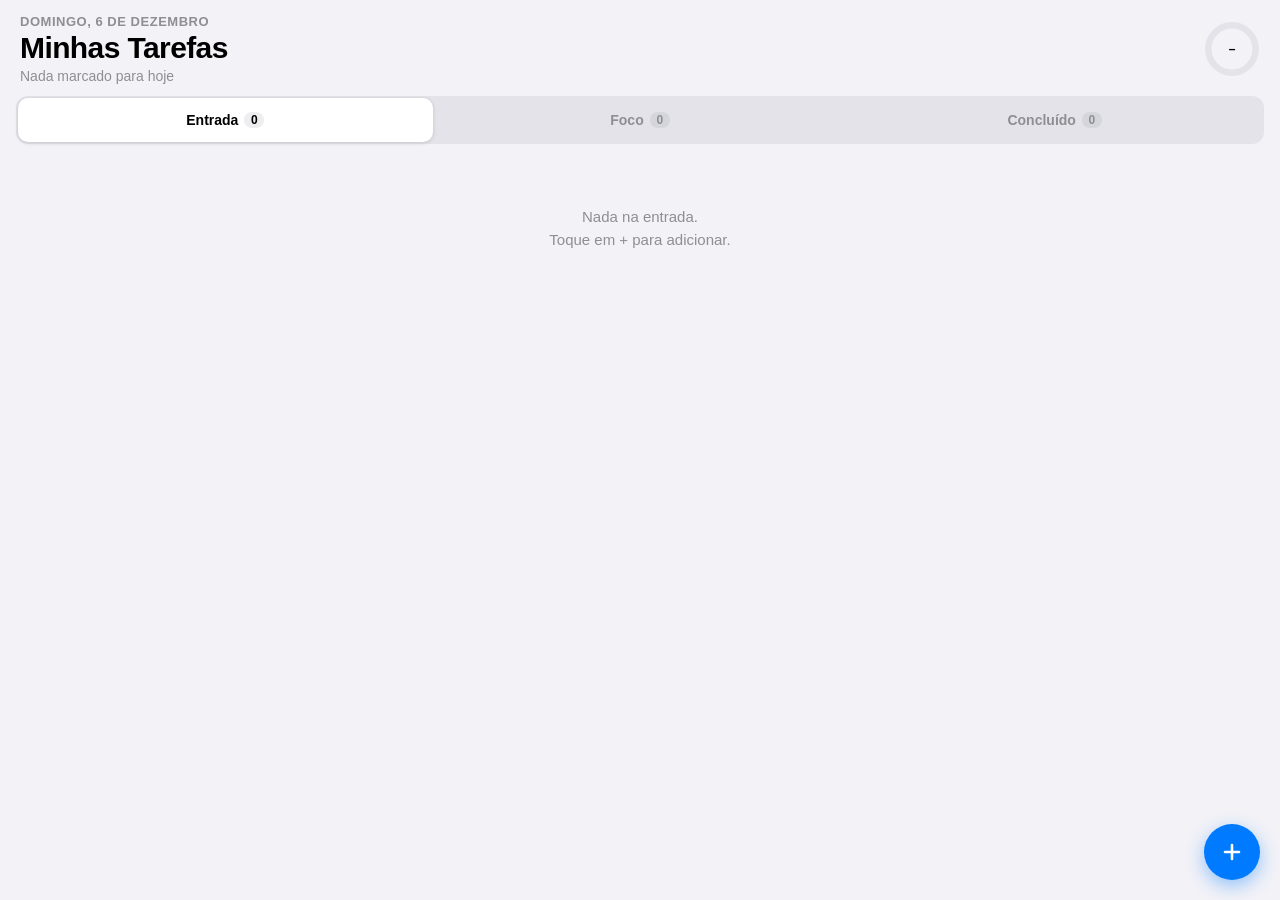
==== index.html @ b3eea0a0 "V1.0.01" ====
<!DOCTYPE html>
<html lang="pt-BR">
<head>
  <meta charset="UTF-8">
  <!-- Viewport: bloqueia zoom acidental (duplo toque / pinça) e usa a tela inteira (notch) -->
  <meta name="viewport" content="width=device-width, initial-scale=1, maximum-scale=1, user-scalable=no, viewport-fit=cover">

  <!-- PWA / Safari iOS: abre em tela cheia quando adicionado à Tela de Início -->
  <meta name="apple-mobile-web-app-capable" content="yes">
  <meta name="mobile-web-app-capable" content="yes">
  <meta name="apple-mobile-web-app-status-bar-style" content="black-translucent">
  <meta name="apple-mobile-web-app-title" content="Tarefas">
  <meta name="format-detection" content="telephone=no">
  <meta name="color-scheme" content="light dark">
  <meta name="theme-color" content="#f2f2f7" media="(prefers-color-scheme: light)">
  <meta name="theme-color" content="#1c1c1e" media="(prefers-color-scheme: dark)">

  <link rel="manifest" href="manifest.json">
  <link rel="icon" href="icon.svg" type="image/svg+xml">
  <!-- O iOS exige PNG para o ícone da Tela de Início. Gere um 180x180 e descomente: -->
  <!-- <link rel="apple-touch-icon" href="icon-180.png"> -->

  <title>Minhas Tarefas</title>
  <link rel="stylesheet" href="style.css">
</head>
<body>

  <!-- ===== Cabeçalho analítico: data dinâmica + anel de progresso ===== -->
  <header class="app-header">
    <div class="header-text">
      <p class="eyebrow" id="data-hoje">&nbsp;</p>
      <h1>Minhas Tarefas</h1>
      <p class="resumo" id="resumo">&nbsp;</p>
    </div>

    <div class="ring" id="ring" role="img" aria-label="Progresso do dia">
      <svg viewBox="0 0 52 52" aria-hidden="true">
        <circle class="ring-track" cx="26" cy="26" r="22"></circle>
        <circle class="ring-bar" id="ring-bar" cx="26" cy="26" r="22"></circle>
      </svg>
      <span class="ring-label" id="ring-label">0%</span>
    </div>
  </header>

  <!-- ===== Abas em pílula (Slide-to-Tabs) ===== -->
  <nav class="tabs" id="tabs" role="tablist" aria-label="Colunas">
    <span class="tab-indicator" id="tab-indicator"></span>
    <button class="tab active" role="tab" data-tab="0" aria-selected="true">Entrada <span class="count" id="count-entrada">0</span></button>
    <button class="tab" role="tab" data-tab="1" aria-selected="false">Foco <span class="count" id="count-foco">0</span></button>
    <button class="tab" role="tab" data-tab="2" aria-selected="false">Concluído <span class="count" id="count-concluido">0</span></button>
  </nav>

  <!-- ===== Área deslizante: 3 painéis lado a lado ===== -->
  <main class="viewport" id="viewport">
    <div class="slider" id="slider">

      <section class="panel" id="panel-entrada" role="tabpanel">
        <div class="list" id="list-entrada"></div>
        <p class="empty" id="empty-entrada">Nada na entrada.<br>Toque em + para adicionar.</p>
      </section>

      <section class="panel" id="panel-foco" role="tabpanel">
        <div class="list" id="list-foco"></div>
        <p class="empty" id="empty-foco">Sem tarefas em foco.<br>Mova algo da Entrada para cá.</p>
      </section>

      <section class="panel" id="panel-concluido" role="tabpanel">
        <div class="toolbar" id="toolbar-concluido">
          <button class="clear-btn" id="btn-limpar" type="button">Limpar tudo</button>
        </div>
        <div class="list" id="list-concluido"></div>
        <p class="empty" id="empty-concluido">Nenhuma tarefa concluída ainda.</p>
      </section>

    </div>
  </main>

  <!-- Botão flutuante de nova tarefa -->
  <button class="fab" id="fab" type="button" aria-label="Nova tarefa">
    <svg width="24" height="24" viewBox="0 0 24 24" aria-hidden="true"><path d="M12 5v14M5 12h14" stroke="#fff" stroke-width="2.6" stroke-linecap="round"/></svg>
  </button>

  <!-- ===== Folha modal (criar / editar) ===== -->
  <div class="overlay" id="overlay" aria-hidden="true">
    <form class="sheet" id="form-tarefa" novalidate>
      <div class="sheet-bar">
        <button type="button" class="link" id="btn-cancelar">Cancelar</button>
        <h2 id="sheet-titulo">Nova tarefa</h2>
        <button type="submit" class="link strong">Salvar</button>
      </div>

      <label class="field">
        <span>Título</span>
        <input type="text" id="f-titulo" maxlength="120" placeholder="O que precisa ser feito?" autocomplete="off" enterkeyhint="done">
      </label>

      <div class="field-row">
        <label class="field">
          <span>Categoria</span>
          <select id="f-categoria"></select>
        </label>
        <label class="field">
          <span>Coluna</span>
          <select id="f-status">
            <option value="entrada">Entrada</option>
            <option value="foco">Foco</option>
          </select>
        </label>
      </div>

      <label class="field">
        <span>Prazo</span>
        <input type="date" id="f-prazo">
      </label>

      <label class="field">
        <span>Subtarefas (uma por linha)</span>
        <textarea id="f-subs" rows="4" placeholder="Passo 1&#10;Passo 2"></textarea>
      </label>
    </form>
  </div>

  <script src="script.js"></script>
</body>
</html>
---- style.css ----
/* =====================================================
   GERENCIADOR DE TAREFAS — estilo iOS (Safari mobile)
   ===================================================== */

/* ---------- Variáveis (Modo Claro padrão) ---------- */
:root {
  --bg: #f2f2f7;
  --card: #ffffff;
  --text: #000000;
  --text-2: #8e8e93;
  --sep: rgba(60, 60, 67, 0.14);
  --pill-bg: rgba(118, 118, 128, 0.12);
  --pill-active: #ffffff;
  --field-bg: rgba(118, 118, 128, 0.1);
  --blue: #007aff;
  --green: #34c759;
  --red: #ff3b30;
  --orange: #ff9500;
  --gray: #8e8e93;
  --check-border: #c7c7cc;
  --shadow: 0 1px 2px rgba(0, 0, 0, 0.05), 0 6px 16px rgba(0, 0, 0, 0.05);
  --sheet-bg: #f2f2f7;
}

/* ---------- Modo Escuro automático ---------- */
@media (prefers-color-scheme: dark) {
  :root {
    --bg: #1c1c1e;
    --card: #2c2c2e;
    --text: #ffffff;
    --text-2: #98989f;
    --sep: rgba(84, 84, 88, 0.55);
    --pill-bg: rgba(118, 118, 128, 0.24);
    --pill-active: #636366;
    --field-bg: rgba(118, 118, 128, 0.24);
    --check-border: #636366;
    --shadow: 0 1px 2px rgba(0, 0, 0, 0.3), 0 6px 16px rgba(0, 0, 0, 0.25);
    --sheet-bg: #1c1c1e;
  }
}

/* ---------- Reset / base ---------- */
* {
  box-sizing: border-box;
  -webkit-tap-highlight-color: transparent;
}

[hidden] { display: none !important; }

html {
  height: 100%;
  overscroll-behavior-y: contain;       /* sem efeito elástico na página inteira */
  -webkit-text-size-adjust: 100%;
}

body {
  margin: 0;
  height: 100%;
  height: 100dvh;
  display: flex;
  flex-direction: column;
  overflow: hidden;
  background: var(--bg);
  color: var(--text);
  font-family: -apple-system, BlinkMacSystemFont, "SF Pro Text", "Helvetica Neue", Arial, sans-serif;
  font-size: 16px;
  -webkit-font-smoothing: antialiased;
  overscroll-behavior-y: contain;
  touch-action: pan-y;                  /* remove atraso de toque; só rolagem vertical */
  padding-top: env(safe-area-inset-top);
  user-select: none;
  -webkit-user-select: none;
  -webkit-touch-callout: none;
}

button {
  font: inherit;
  color: inherit;
  background: none;
  border: 0;
  padding: 0;
  cursor: pointer;
  touch-action: manipulation;
  -webkit-appearance: none;
  appearance: none;
}

/* font-size 16px nos campos evita o zoom automático do Safari ao focar */
input, select, textarea {
  font: inherit;
  font-size: 16px;
  color: var(--text);
  user-select: text;
  -webkit-user-select: text;
  -webkit-appearance: none;
  appearance: none;
}

/* ---------- Cabeçalho ---------- */
.app-header {
  flex: none;
  display: flex;
  align-items: center;
  justify-content: space-between;
  gap: 12px;
  padding: 14px 20px 12px;
}

.eyebrow {
  margin: 0;
  font-size: 13px;
  font-weight: 600;
  color: var(--text-2);
  text-transform: uppercase;
  letter-spacing: 0.04em;
}

.app-header h1 {
  margin: 2px 0 0;
  font-size: 30px;
  font-weight: 800;
  letter-spacing: -0.02em;
  line-height: 1.1;
}

.resumo {
  margin: 4px 0 0;
  font-size: 14px;
  color: var(--text-2);
}

/* Anel de progresso (estilo Apple Watch) */
.ring {
  position: relative;
  flex: none;
  width: 56px;
  height: 56px;
}

.ring svg {
  width: 100%;
  height: 100%;
  transform: rotate(-90deg);
}

.ring circle {
  fill: none;
  stroke-width: 6;
}

.ring-track { stroke: var(--pill-bg); }

.ring-bar {
  stroke: var(--green);
  stroke-linecap: round;
  stroke-dasharray: 138.23;             /* 2 * PI * 22 */
  stroke-dashoffset: 138.23;
  transition: stroke-dashoffset 0.6s cubic-bezier(0.25, 0.8, 0.25, 1);
}

.ring-label {
  position: absolute;
  inset: 0;
  display: grid;
  place-items: center;
  font-size: 12px;
  font-weight: 700;
}

/* ---------- Abas em pílula ---------- */
.tabs {
  flex: none;
  position: relative;
  display: grid;
  grid-template-columns: repeat(3, 1fr);
  margin: 0 16px 12px;
  padding: 2px;
  background: var(--pill-bg);
  border-radius: 12px;
}

.tab-indicator {
  position: absolute;
  top: 2px;
  bottom: 2px;
  left: 2px;
  width: calc((100% - 4px) / 3);
  background: var(--pill-active);
  border-radius: 10px;
  box-shadow: 0 1px 4px rgba(0, 0, 0, 0.14);
  transition: transform 0.35s cubic-bezier(0.25, 0.8, 0.25, 1);
}

.tab {
  position: relative;
  z-index: 1;
  min-height: 44px;                     /* alvo de toque mínimo */
  display: flex;
  align-items: center;
  justify-content: center;
  gap: 6px;
  font-size: 14px;
  font-weight: 600;
  color: var(--text-2);
  transition: color 0.2s;
}

.tab.active { color: var(--text); }

.count {
  min-width: 20px;
  padding: 1px 6px;
  border-radius: 999px;
  background: var(--pill-bg);
  font-size: 12px;
  font-weight: 700;
  text-align: center;
}

/* ---------- Slider ---------- */
.viewport {
  flex: 1;
  min-height: 0;
  overflow: hidden;
  touch-action: pan-y;
}

.slider {
  display: flex;
  width: 300%;
  height: 100%;
  transition: transform 0.35s cubic-bezier(0.25, 0.8, 0.25, 1);
  will-change: transform;
}

.panel {
  width: 33.3333%;
  height: 100%;
  overflow-y: auto;
  overscroll-behavior-y: contain;
  -webkit-overflow-scrolling: touch;
  padding: 2px 16px calc(110px + env(safe-area-inset-bottom));
}

.empty {
  margin: 48px 0 0;
  text-align: center;
  color: var(--text-2);
  font-size: 15px;
  line-height: 1.5;
}

.toolbar {
  display: flex;
  justify-content: flex-end;
  margin-bottom: 4px;
}

.clear-btn {
  min-height: 44px;
  padding: 0 4px;
  font-size: 15px;
  font-weight: 500;
  color: var(--red);
}

/* ---------- Cards (widgets) ---------- */
.card {
  background: var(--card);
  border-radius: 18px;
  border: 0.5px solid var(--sep);
  box-shadow: var(--shadow);
  margin-bottom: 10px;
  transition: opacity 0.3s ease, transform 0.3s ease;
}

.card.fade-out {
  opacity: 0;
  transform: scale(0.94);
}

.card-main {
  display: flex;
  align-items: center;
  gap: 2px;
  min-height: 60px;
  padding: 6px 12px 6px 4px;
  cursor: pointer;
  touch-action: manipulation;
}

.check {
  flex: none;
  width: 44px;
  height: 44px;
  display: grid;
  place-items: center;
}

.check-circle {
  width: 24px;
  height: 24px;
  border-radius: 50%;
  border: 2px solid var(--check-border);
  display: grid;
  place-items: center;
  transition: background 0.2s, border-color 0.2s;
}

.check-circle svg { opacity: 0; transition: opacity 0.2s; }

.card.done .check-circle,
.sub.feito .check-circle {
  background: var(--green);
  border-color: var(--green);
}

.card.done .check-circle svg,
.sub.feito .check-circle svg { opacity: 1; }

.card-body {
  flex: 1;
  min-width: 0;
  padding: 8px 0;
}

.card-title {
  font-size: 16px;
  font-weight: 600;
  line-height: 1.25;
  overflow-wrap: anywhere;
}

.card.done .card-title {
  text-decoration: line-through;
  color: var(--text-2);
}

.card-meta {
  display: flex;
  flex-wrap: wrap;
  align-items: center;
  gap: 6px;
  margin-top: 7px;
}

.tag, .badge, .subcount {
  font-size: 12px;
  font-weight: 600;
  padding: 3px 9px;
  border-radius: 999px;
  line-height: 1.2;
}

/* Tags de categoria */
.tag {
  background: rgba(var(--c), 0.14);
  color: rgb(var(--c));
}
.tag[data-cat="trabalho"] { --c: 0, 122, 255; }
.tag[data-cat="pessoal"]  { --c: 52, 199, 89; }
.tag[data-cat="estudos"]  { --c: 175, 82, 222; }
.tag[data-cat="saude"]    { --c: 255, 45, 85; }
.tag[data-cat="financas"] { --c: 204, 140, 0; }

/* Alertas de prazo */
.badge.red    { background: rgba(255, 59, 48, 0.14);  color: var(--red); }
.badge.orange { background: rgba(255, 149, 0, 0.16);  color: var(--orange); }
.badge.gray   { background: rgba(142, 142, 147, 0.16); color: var(--gray); }

.subcount {
  background: var(--pill-bg);
  color: var(--text-2);
}

.chev {
  flex: none;
  color: var(--text-2);
  transition: transform 0.25s ease;
}
.card.open .chev { transform: rotate(90deg); }

/* ---------- Accordion (subtarefas) ---------- */
.card-extra {
  display: grid;
  grid-template-rows: 0fr;
  transition: grid-template-rows 0.3s ease;
}
.card.open .card-extra { grid-template-rows: 1fr; }

.card-extra-inner {
  overflow: hidden;
  min-height: 0;
}

.extra-pad {
  margin: 0 14px;
  padding: 4px 0 10px;
  border-top: 0.5px solid var(--sep);
}

.sub {
  display: flex;
  align-items: center;
  min-height: 44px;
  transition: opacity 0.2s;
}

.sub .check-circle { width: 20px; height: 20px; }

.sub-text {
  flex: 1;
  min-width: 0;
  font-size: 15px;
  overflow-wrap: anywhere;
}

.sub.feito { opacity: 0.5; }
.sub.feito .sub-text { text-decoration: line-through; }

.sub-del {
  flex: none;
  width: 44px;
  height: 44px;
  display: grid;
  place-items: center;
  color: var(--text-2);
}

.sub-add {
  display: flex;
  align-items: center;
  margin: 2px 0 6px;
}

.sub-add input {
  flex: 1;
  min-width: 0;
  min-height: 44px;
  padding: 0 12px;
  border: 0;
  border-radius: 12px;
  background: var(--field-bg);
}

.actions {
  display: flex;
  gap: 8px;
  margin-top: 4px;
}

.act {
  flex: 1;
  min-height: 44px;
  padding: 0 8px;
  border-radius: 12px;
  background: var(--field-bg);
  font-size: 14px;
  font-weight: 600;
  color: var(--blue);
}
.act.danger { color: var(--red); }

/* ---------- Botão flutuante ---------- */
.fab {
  position: fixed;
  right: 20px;
  bottom: calc(20px + env(safe-area-inset-bottom));
  width: 56px;
  height: 56px;
  border-radius: 50%;
  background: var(--blue);
  display: grid;
  place-items: center;
  box-shadow: 0 6px 18px rgba(0, 122, 255, 0.4);
  transition: transform 0.15s;
  z-index: 5;
}
.fab:active { transform: scale(0.92); }

/* ---------- Folha modal ---------- */
.overlay {
  position: fixed;
  inset: 0;
  z-index: 10;
  display: flex;
  align-items: flex-end;
  background: rgba(0, 0, 0, 0.35);
  opacity: 0;
  visibility: hidden;
  transition: opacity 0.25s ease, visibility 0.25s;
  overscroll-behavior: contain;
}
.overlay.open {
  opacity: 1;
  visibility: visible;
}

.sheet {
  width: 100%;
  max-height: 92dvh;
  overflow-y: auto;
  overscroll-behavior: contain;
  background: var(--sheet-bg);
  border-radius: 22px 22px 0 0;
  padding: 6px 16px calc(20px + env(safe-area-inset-bottom));
  transform: translateY(100%);
  transition: transform 0.35s cubic-bezier(0.25, 0.8, 0.25, 1);
}
.overlay.open .sheet { transform: translateY(0); }

.sheet-bar {
  display: flex;
  align-items: center;
  justify-content: space-between;
  margin-bottom: 8px;
}
.sheet-bar h2 {
  margin: 0;
  font-size: 17px;
  font-weight: 700;
}

.link {
  min-width: 70px;
  min-height: 44px;
  font-size: 17px;
  color: var(--blue);
  text-align: left;
}
.link.strong { font-weight: 700; text-align: right; }

.field {
  display: block;
  margin-bottom: 14px;
  min-width: 0;
}
.field > span {
  display: block;
  margin: 0 4px 6px;
  font-size: 13px;
  font-weight: 600;
  color: var(--text-2);
}
.field input,
.field select,
.field textarea {
  width: 100%;
  min-height: 44px;
  padding: 10px 12px;
  border: 0;
  border-radius: 12px;
  background: var(--card);
}
.field textarea { resize: none; line-height: 1.4; }

.field-row {
  display: grid;
  grid-template-columns: 1fr 1fr;
  gap: 12px;
}

@media (prefers-reduced-motion: reduce) {
  *, *::before, *::after { transition-duration: 0.01ms !important; }
}
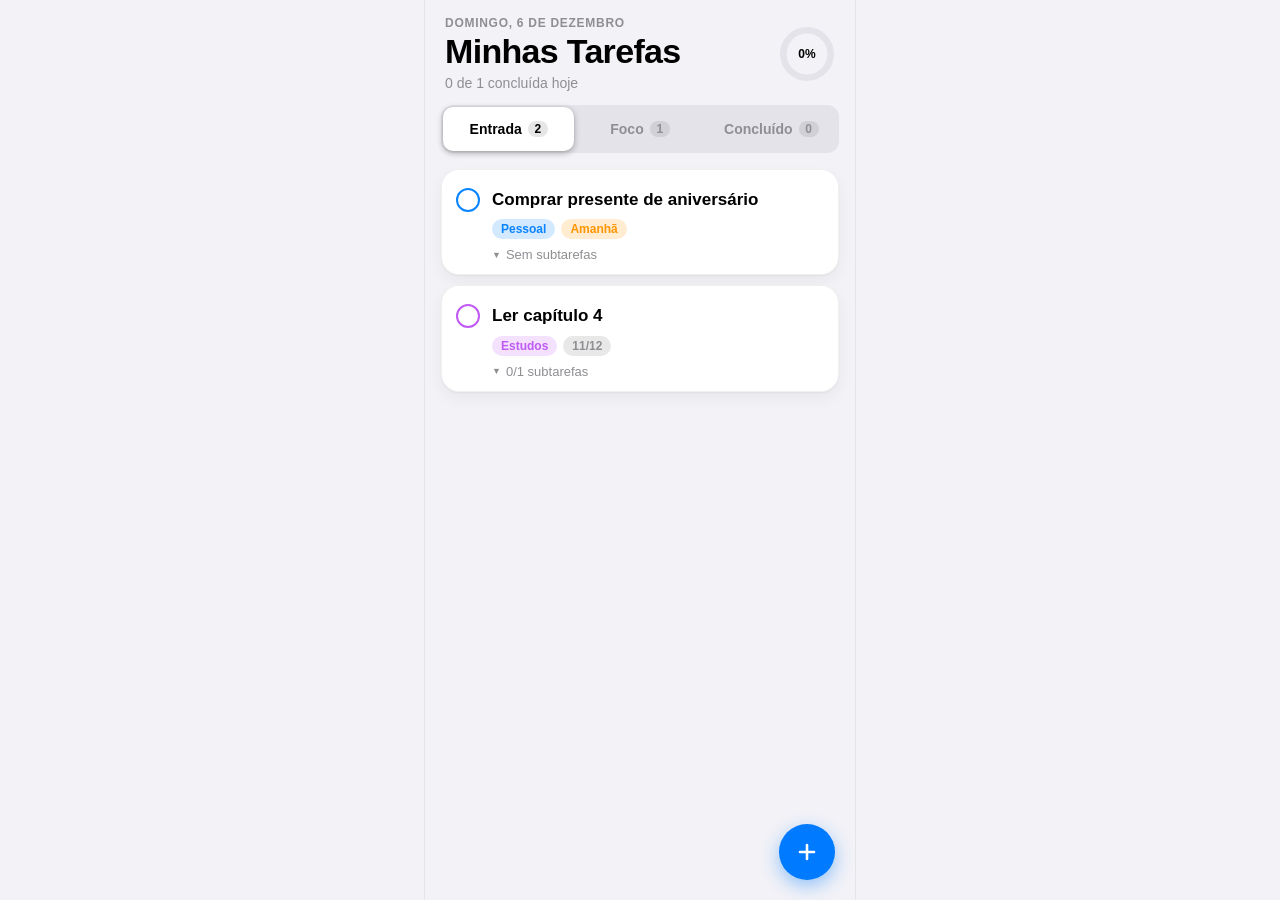
==== commit f454bf8d: "V1.02" ====
--- a/index.html
+++ b/index.html
@@ -2,18 +2,18 @@
 <html lang="pt-BR">
 <head>
   <meta charset="UTF-8">
-  <!-- Viewport: bloqueia zoom acidental (duplo toque / pinça) e usa a tela inteira (notch) -->
+  <!-- Viewport: bloqueia zoom acidental e usa a tela inteira (notch) -->
   <meta name="viewport" content="width=device-width, initial-scale=1, maximum-scale=1, user-scalable=no, viewport-fit=cover">
 
-  <!-- PWA / Safari iOS: abre em tela cheia quando adicionado à Tela de Início -->
+  <!-- PWA / Safari iOS -->
   <meta name="apple-mobile-web-app-capable" content="yes">
   <meta name="mobile-web-app-capable" content="yes">
   <meta name="apple-mobile-web-app-status-bar-style" content="black-translucent">
   <meta name="apple-mobile-web-app-title" content="Tarefas">
   <meta name="format-detection" content="telephone=no">
-  <meta name="color-scheme" content="light dark">
+  <meta name="color-scheme" content="dark light">
+  <meta name="theme-color" content="#1c1c1e" media="(prefers-color-scheme: dark)">
   <meta name="theme-color" content="#f2f2f7" media="(prefers-color-scheme: light)">
-  <meta name="theme-color" content="#1c1c1e" media="(prefers-color-scheme: dark)">
 
   <link rel="manifest" href="manifest.json">
   <link rel="icon" href="icon.svg" type="image/svg+xml">
@@ -25,100 +25,105 @@
 </head>
 <body>
 
-  <!-- ===== Cabeçalho analítico: data dinâmica + anel de progresso ===== -->
-  <header class="app-header">
-    <div class="header-text">
-      <p class="eyebrow" id="data-hoje">&nbsp;</p>
-      <h1>Minhas Tarefas</h1>
-      <p class="resumo" id="resumo">&nbsp;</p>
+  <!-- Container centralizado, travado em 430px (largura de um iPhone Pro Max) -->
+  <div class="app" id="app">
+
+    <!-- ===== Cabeçalho: data em caixa alta + título + anel de progresso ===== -->
+    <header class="app-header">
+      <div class="header-text">
+        <p class="eyebrow" id="data-hoje">&nbsp;</p>
+        <h1>Minhas Tarefas</h1>
+        <p class="resumo" id="resumo">&nbsp;</p>
+      </div>
+
+      <div class="ring" id="ring" role="img" aria-label="Progresso do dia">
+        <svg viewBox="0 0 52 52" aria-hidden="true">
+          <circle class="ring-track" cx="26" cy="26" r="22"></circle>
+          <circle class="ring-bar" id="ring-bar" cx="26" cy="26" r="22"></circle>
+        </svg>
+        <span class="ring-label" id="ring-label">–</span>
+      </div>
+    </header>
+
+    <!-- ===== Segmented Control (estilo iOS) ===== -->
+    <nav class="segmented" id="tabs" role="tablist" aria-label="Colunas">
+      <span class="seg-pill" id="tab-indicator"></span>
+      <button class="seg active" role="tab" data-tab="0" aria-selected="true">Entrada <span class="count" id="count-entrada">0</span></button>
+      <button class="seg" role="tab" data-tab="1" aria-selected="false">Foco <span class="count" id="count-foco">0</span></button>
+      <button class="seg" role="tab" data-tab="2" aria-selected="false">Concluído <span class="count" id="count-concluido">0</span></button>
+    </nav>
+
+    <!-- ===== Área deslizante: 3 painéis ===== -->
+    <main class="viewport" id="viewport">
+      <div class="slider" id="slider">
+
+        <section class="panel" role="tabpanel">
+          <div class="list" id="list-entrada"></div>
+          <p class="empty" id="empty-entrada">Nada na entrada.<br>Toque em + para adicionar.</p>
+        </section>
+
+        <section class="panel" role="tabpanel">
+          <div class="list" id="list-foco"></div>
+          <p class="empty" id="empty-foco">Sem tarefas em foco.<br>Mova algo da Entrada para cá.</p>
+        </section>
+
+        <section class="panel" role="tabpanel">
+          <div class="toolbar" id="toolbar-concluido">
+            <button class="clear-link" id="btn-limpar" type="button">Limpar tudo</button>
+          </div>
+          <div class="list" id="list-concluido"></div>
+          <p class="empty" id="empty-concluido">Nenhuma tarefa concluída ainda.</p>
+        </section>
+
+      </div>
+    </main>
+
+    <!-- Botão flutuante -->
+    <button class="fab" id="fab" type="button" aria-label="Nova tarefa">
+      <svg width="24" height="24" viewBox="0 0 24 24" aria-hidden="true"><path d="M12 5v14M5 12h14" stroke="#fff" stroke-width="2.6" stroke-linecap="round"/></svg>
+    </button>
+
+    <!-- ===== Folha modal (criar / editar) ===== -->
+    <div class="overlay" id="overlay" aria-hidden="true">
+      <form class="sheet" id="form-tarefa" novalidate>
+        <div class="sheet-bar">
+          <button type="button" class="link" id="btn-cancelar">Cancelar</button>
+          <h2 id="sheet-titulo">Nova tarefa</h2>
+          <button type="submit" class="link strong">Salvar</button>
+        </div>
+
+        <label class="field">
+          <span>Título</span>
+          <input type="text" id="f-titulo" maxlength="120" placeholder="O que precisa ser feito?" autocomplete="off" enterkeyhint="done">
+        </label>
+
+        <div class="field-row">
+          <label class="field">
+            <span>Categoria</span>
+            <select id="f-categoria"></select>
+          </label>
+          <label class="field">
+            <span>Coluna</span>
+            <select id="f-status">
+              <option value="entrada">Entrada</option>
+              <option value="foco">Foco</option>
+            </select>
+          </label>
+        </div>
+
+        <label class="field">
+          <span>Prazo</span>
+          <input type="date" id="f-prazo">
+        </label>
+
+        <label class="field">
+          <span>Subtarefas (uma por linha)</span>
+          <textarea id="f-subs" rows="4" placeholder="Passo 1&#10;Passo 2"></textarea>
+        </label>
+      </form>
     </div>
 
-    <div class="ring" id="ring" role="img" aria-label="Progresso do dia">
-      <svg viewBox="0 0 52 52" aria-hidden="true">
-        <circle class="ring-track" cx="26" cy="26" r="22"></circle>
-        <circle class="ring-bar" id="ring-bar" cx="26" cy="26" r="22"></circle>
-      </svg>
-      <span class="ring-label" id="ring-label">0%</span>
-    </div>
-  </header>
-
-  <!-- ===== Abas em pílula (Slide-to-Tabs) ===== -->
-  <nav class="tabs" id="tabs" role="tablist" aria-label="Colunas">
-    <span class="tab-indicator" id="tab-indicator"></span>
-    <button class="tab active" role="tab" data-tab="0" aria-selected="true">Entrada <span class="count" id="count-entrada">0</span></button>
-    <button class="tab" role="tab" data-tab="1" aria-selected="false">Foco <span class="count" id="count-foco">0</span></button>
-    <button class="tab" role="tab" data-tab="2" aria-selected="false">Concluído <span class="count" id="count-concluido">0</span></button>
-  </nav>
-
-  <!-- ===== Área deslizante: 3 painéis lado a lado ===== -->
-  <main class="viewport" id="viewport">
-    <div class="slider" id="slider">
-
-      <section class="panel" id="panel-entrada" role="tabpanel">
-        <div class="list" id="list-entrada"></div>
-        <p class="empty" id="empty-entrada">Nada na entrada.<br>Toque em + para adicionar.</p>
-      </section>
-
-      <section class="panel" id="panel-foco" role="tabpanel">
-        <div class="list" id="list-foco"></div>
-        <p class="empty" id="empty-foco">Sem tarefas em foco.<br>Mova algo da Entrada para cá.</p>
-      </section>
-
-      <section class="panel" id="panel-concluido" role="tabpanel">
-        <div class="toolbar" id="toolbar-concluido">
-          <button class="clear-btn" id="btn-limpar" type="button">Limpar tudo</button>
-        </div>
-        <div class="list" id="list-concluido"></div>
-        <p class="empty" id="empty-concluido">Nenhuma tarefa concluída ainda.</p>
-      </section>
-
-    </div>
-  </main>
-
-  <!-- Botão flutuante de nova tarefa -->
-  <button class="fab" id="fab" type="button" aria-label="Nova tarefa">
-    <svg width="24" height="24" viewBox="0 0 24 24" aria-hidden="true"><path d="M12 5v14M5 12h14" stroke="#fff" stroke-width="2.6" stroke-linecap="round"/></svg>
-  </button>
-
-  <!-- ===== Folha modal (criar / editar) ===== -->
-  <div class="overlay" id="overlay" aria-hidden="true">
-    <form class="sheet" id="form-tarefa" novalidate>
-      <div class="sheet-bar">
-        <button type="button" class="link" id="btn-cancelar">Cancelar</button>
-        <h2 id="sheet-titulo">Nova tarefa</h2>
-        <button type="submit" class="link strong">Salvar</button>
-      </div>
-
-      <label class="field">
-        <span>Título</span>
-        <input type="text" id="f-titulo" maxlength="120" placeholder="O que precisa ser feito?" autocomplete="off" enterkeyhint="done">
-      </label>
-
-      <div class="field-row">
-        <label class="field">
-          <span>Categoria</span>
-          <select id="f-categoria"></select>
-        </label>
-        <label class="field">
-          <span>Coluna</span>
-          <select id="f-status">
-            <option value="entrada">Entrada</option>
-            <option value="foco">Foco</option>
-          </select>
-        </label>
-      </div>
-
-      <label class="field">
-        <span>Prazo</span>
-        <input type="date" id="f-prazo">
-      </label>
-
-      <label class="field">
-        <span>Subtarefas (uma por linha)</span>
-        <textarea id="f-subs" rows="4" placeholder="Passo 1&#10;Passo 2"></textarea>
-      </label>
-    </form>
-  </div>
+  </div><!-- /.app -->
 
   <script src="script.js"></script>
 </body>
--- a/style.css
+++ b/style.css
@@ -1,41 +1,40 @@
 /* =====================================================
-   GERENCIADOR DE TAREFAS — estilo iOS (Safari mobile)
+   TAREFAS iOS — estilo premium (Dark Mode nativo)
    ===================================================== */
 
-/* ---------- Variáveis (Modo Claro padrão) ---------- */
+/* ---------- Variáveis: Dark Mode é o padrão ---------- */
 :root {
-  --bg: #f2f2f7;
-  --card: #ffffff;
-  --text: #000000;
+  --bg: #1c1c1e;
+  --card: #2c2c2e;
+  --text: #ffffff;
   --text-2: #8e8e93;
-  --sep: rgba(60, 60, 67, 0.14);
-  --pill-bg: rgba(118, 118, 128, 0.12);
-  --pill-active: #ffffff;
-  --field-bg: rgba(118, 118, 128, 0.1);
+  --sep: rgba(255, 255, 255, 0.08);
+  --card-border: rgba(255, 255, 255, 0.05);
+  --seg-bg: #2c2c2e;
+  --seg-pill: #636366;               /* pílula ativa flutuando sobre o fundo */
+  --field-bg: rgba(118, 118, 128, 0.24);
+  --sheet-bg: #1c1c1e;
   --blue: #007aff;
   --green: #34c759;
   --red: #ff3b30;
   --orange: #ff9500;
   --gray: #8e8e93;
-  --check-border: #c7c7cc;
-  --shadow: 0 1px 2px rgba(0, 0, 0, 0.05), 0 6px 16px rgba(0, 0, 0, 0.05);
-  --sheet-bg: #f2f2f7;
-}
-
-/* ---------- Modo Escuro automático ---------- */
-@media (prefers-color-scheme: dark) {
+  --shadow: 0 1px 2px rgba(0, 0, 0, 0.3), 0 8px 20px rgba(0, 0, 0, 0.22);
+}
+
+/* ---------- Modo Claro (só se o aparelho estiver em claro) ---------- */
+@media (prefers-color-scheme: light) {
   :root {
-    --bg: #1c1c1e;
-    --card: #2c2c2e;
-    --text: #ffffff;
-    --text-2: #98989f;
-    --sep: rgba(84, 84, 88, 0.55);
-    --pill-bg: rgba(118, 118, 128, 0.24);
-    --pill-active: #636366;
-    --field-bg: rgba(118, 118, 128, 0.24);
-    --check-border: #636366;
-    --shadow: 0 1px 2px rgba(0, 0, 0, 0.3), 0 6px 16px rgba(0, 0, 0, 0.25);
-    --sheet-bg: #1c1c1e;
+    --bg: #f2f2f7;
+    --card: #ffffff;
+    --text: #000000;
+    --sep: rgba(60, 60, 67, 0.14);
+    --card-border: rgba(0, 0, 0, 0.06);
+    --seg-bg: rgba(118, 118, 128, 0.12);
+    --seg-pill: #ffffff;
+    --field-bg: rgba(118, 118, 128, 0.12);
+    --sheet-bg: #f2f2f7;
+    --shadow: 0 1px 2px rgba(0, 0, 0, 0.05), 0 6px 16px rgba(0, 0, 0, 0.05);
   }
 }
 
@@ -49,25 +48,21 @@
 
 html {
   height: 100%;
-  overscroll-behavior-y: contain;       /* sem efeito elástico na página inteira */
+  overscroll-behavior-y: contain;       /* blinda o scroll elástico da página */
   -webkit-text-size-adjust: 100%;
 }
 
 body {
   margin: 0;
   height: 100%;
-  height: 100dvh;
-  display: flex;
-  flex-direction: column;
-  overflow: hidden;
   background: var(--bg);
   color: var(--text);
   font-family: -apple-system, BlinkMacSystemFont, "SF Pro Text", "Helvetica Neue", Arial, sans-serif;
   font-size: 16px;
   -webkit-font-smoothing: antialiased;
+  overflow: hidden;
   overscroll-behavior-y: contain;
-  touch-action: pan-y;                  /* remove atraso de toque; só rolagem vertical */
-  padding-top: env(safe-area-inset-top);
+  touch-action: pan-y;                  /* sem delay de clique; só rolagem vertical */
   user-select: none;
   -webkit-user-select: none;
   -webkit-touch-callout: none;
@@ -85,7 +80,7 @@
   appearance: none;
 }
 
-/* font-size 16px nos campos evita o zoom automático do Safari ao focar */
+/* 16px nos campos evita o zoom automático do Safari ao focar */
 input, select, textarea {
   font: inherit;
   font-size: 16px;
@@ -96,6 +91,25 @@
   appearance: none;
 }
 
+/* ---------- Container centralizado (máx. 430px) ---------- */
+.app {
+  position: relative;                   /* ancora o FAB e o modal dentro dos 430px */
+  display: flex;
+  flex-direction: column;
+  width: 100%;
+  max-width: 430px;
+  height: 100%;
+  height: 100dvh;
+  margin: 0 auto;
+  overflow: hidden;
+  background: var(--bg);
+  padding-top: env(safe-area-inset-top);
+}
+
+@media (min-width: 431px) {
+  .app { box-shadow: 0 0 0 0.5px var(--sep); }   /* contorno sutil no desktop */
+}
+
 /* ---------- Cabeçalho ---------- */
 .app-header {
   flex: none;
@@ -103,53 +117,42 @@
   align-items: center;
   justify-content: space-between;
   gap: 12px;
-  padding: 14px 20px 12px;
+  padding: 16px 20px 14px;
 }
 
 .eyebrow {
   margin: 0;
-  font-size: 13px;
+  font-size: 12px;
   font-weight: 600;
-  color: var(--text-2);
+  color: var(--text-2);                 /* #8e8e93 */
   text-transform: uppercase;
-  letter-spacing: 0.04em;
+  letter-spacing: 0.06em;
 }
 
 .app-header h1 {
-  margin: 2px 0 0;
-  font-size: 30px;
+  margin: 3px 0 0;
+  font-size: 34px;
   font-weight: 800;
   letter-spacing: -0.02em;
   line-height: 1.1;
 }
 
 .resumo {
-  margin: 4px 0 0;
+  margin: 5px 0 0;
   font-size: 14px;
   color: var(--text-2);
 }
 
-/* Anel de progresso (estilo Apple Watch) */
+/* Anel de progresso */
 .ring {
   position: relative;
   flex: none;
   width: 56px;
   height: 56px;
 }
-
-.ring svg {
-  width: 100%;
-  height: 100%;
-  transform: rotate(-90deg);
-}
-
-.ring circle {
-  fill: none;
-  stroke-width: 6;
-}
-
-.ring-track { stroke: var(--pill-bg); }
-
+.ring svg { width: 100%; height: 100%; transform: rotate(-90deg); }
+.ring circle { fill: none; stroke-width: 6; }
+.ring-track { stroke: var(--seg-bg); }
 .ring-bar {
   stroke: var(--green);
   stroke-linecap: round;
@@ -157,7 +160,6 @@
   stroke-dashoffset: 138.23;
   transition: stroke-dashoffset 0.6s cubic-bezier(0.25, 0.8, 0.25, 1);
 }
-
 .ring-label {
   position: absolute;
   inset: 0;
@@ -167,34 +169,34 @@
   font-weight: 700;
 }
 
-/* ---------- Abas em pílula ---------- */
-.tabs {
+/* ---------- Segmented Control ---------- */
+.segmented {
   flex: none;
   position: relative;
   display: grid;
   grid-template-columns: repeat(3, 1fr);
-  margin: 0 16px 12px;
-  padding: 2px;
-  background: var(--pill-bg);
+  margin: 0 16px 14px;
+  padding: 2px;                         /* margem interna sutil */
+  background: var(--seg-bg);
   border-radius: 12px;
 }
 
-.tab-indicator {
+.seg-pill {
   position: absolute;
   top: 2px;
   bottom: 2px;
   left: 2px;
   width: calc((100% - 4px) / 3);
-  background: var(--pill-active);
+  background: var(--seg-pill);
   border-radius: 10px;
-  box-shadow: 0 1px 4px rgba(0, 0, 0, 0.14);
+  box-shadow: 0 2px 6px rgba(0, 0, 0, 0.3), 0 0 0 0.5px rgba(0, 0, 0, 0.04);
   transition: transform 0.35s cubic-bezier(0.25, 0.8, 0.25, 1);
 }
 
-.tab {
+.seg {
   position: relative;
   z-index: 1;
-  min-height: 44px;                     /* alvo de toque mínimo */
+  min-height: 44px;                     /* hit target */
   display: flex;
   align-items: center;
   justify-content: center;
@@ -202,16 +204,15 @@
   font-size: 14px;
   font-weight: 600;
   color: var(--text-2);
-  transition: color 0.2s;
-}
-
-.tab.active { color: var(--text); }
+  transition: color 0.25s;
+}
+.seg.active { color: var(--text); }
 
 .count {
   min-width: 20px;
   padding: 1px 6px;
   border-radius: 999px;
-  background: var(--pill-bg);
+  background: rgba(142, 142, 147, 0.22);
   font-size: 12px;
   font-weight: 700;
   text-align: center;
@@ -243,7 +244,7 @@
 }
 
 .empty {
-  margin: 48px 0 0;
+  margin: 56px 0 0;
   text-align: center;
   color: var(--text-2);
   font-size: 15px;
@@ -253,22 +254,25 @@
 .toolbar {
   display: flex;
   justify-content: flex-end;
-  margin-bottom: 4px;
-}
-
-.clear-btn {
+  margin-bottom: 2px;
+}
+
+/* "Limpar tudo": link azul nativo */
+.clear-link {
   min-height: 44px;
   padding: 0 4px;
-  font-size: 15px;
+  font-size: 16px;
   font-weight: 500;
-  color: var(--red);
-}
-
-/* ---------- Cards (widgets) ---------- */
+  color: var(--blue);                   /* #007aff */
+}
+.clear-link:active { opacity: 0.5; }
+
+/* ---------- Cards (widgets) ----------
+   Cada card recebe --c (cor da categoria, "R,G,B") via JavaScript */
 .card {
   background: var(--card);
   border-radius: 18px;
-  border: 0.5px solid var(--sep);
+  border: 0.5px solid var(--card-border);
   box-shadow: var(--shadow);
   margin-bottom: 10px;
   transition: opacity 0.3s ease, transform 0.3s ease;
@@ -281,14 +285,15 @@
 
 .card-main {
   display: flex;
-  align-items: center;
+  align-items: flex-start;
   gap: 2px;
-  min-height: 60px;
-  padding: 6px 12px 6px 4px;
+  min-height: 64px;
+  padding: 8px 14px 8px 4px;
   cursor: pointer;
   touch-action: manipulation;
 }
 
+/* Círculo vazado nativo: borda herda a cor da categoria */
 .check {
   flex: none;
   width: 44px;
@@ -301,38 +306,46 @@
   width: 24px;
   height: 24px;
   border-radius: 50%;
-  border: 2px solid var(--check-border);
+  border: 2px solid rgb(var(--c, 142, 142, 147));
   display: grid;
   place-items: center;
-  transition: background 0.2s, border-color 0.2s;
-}
-
-.check-circle svg { opacity: 0; transition: opacity 0.2s; }
-
-.card.done .check-circle,
-.sub.feito .check-circle {
-  background: var(--green);
-  border-color: var(--green);
-}
-
-.card.done .check-circle svg,
-.sub.feito .check-circle svg { opacity: 1; }
+  transition: background 0.25s ease, border-color 0.25s ease, transform 0.15s ease;
+}
+.check:active .check-circle { transform: scale(0.88); }
+
+.check-circle svg { opacity: 0; transform: scale(0.6); transition: opacity 0.2s, transform 0.25s; }
+
+.card.done > .card-main .check-circle,
+.sub.concluida .check-circle {
+  background: rgb(var(--c, 142, 142, 147));
+}
+.card.done > .card-main .check-circle svg,
+.sub.concluida .check-circle svg { opacity: 1; transform: scale(1); }
 
 .card-body {
   flex: 1;
   min-width: 0;
-  padding: 8px 0;
+  padding: 11px 0 4px;
 }
 
 .card-title {
-  font-size: 16px;
+  font-size: 17px;
   font-weight: 600;
-  line-height: 1.25;
+  line-height: 1.3;
   overflow-wrap: anywhere;
-}
-
-.card.done .card-title {
-  text-decoration: line-through;
+  transition: opacity 0.35s ease;
+}
+
+/* Risca central animada (cresce da esquerda p/ a direita) + fade do texto */
+.card-title .t {
+  background: linear-gradient(currentColor, currentColor) no-repeat 0 55% / 0% 1.5px;
+  -webkit-box-decoration-break: clone;
+  box-decoration-break: clone;
+  transition: background-size 0.4s ease, color 0.35s ease;
+}
+.card.done .card-title { opacity: 0.55; }
+.card.done .card-title .t {
+  background-size: 100% 1.5px;
   color: var(--text-2);
 }
 
@@ -341,10 +354,10 @@
   flex-wrap: wrap;
   align-items: center;
   gap: 6px;
-  margin-top: 7px;
-}
-
-.tag, .badge, .subcount {
+  margin-top: 8px;
+}
+
+.tag, .badge {
   font-size: 12px;
   font-weight: 600;
   padding: 3px 9px;
@@ -352,50 +365,42 @@
   line-height: 1.2;
 }
 
-/* Tags de categoria */
 .tag {
-  background: rgba(var(--c), 0.14);
-  color: rgb(var(--c));
-}
-.tag[data-cat="trabalho"] { --c: 0, 122, 255; }
-.tag[data-cat="pessoal"]  { --c: 52, 199, 89; }
-.tag[data-cat="estudos"]  { --c: 175, 82, 222; }
-.tag[data-cat="saude"]    { --c: 255, 45, 85; }
-.tag[data-cat="financas"] { --c: 204, 140, 0; }
-
-/* Alertas de prazo */
-.badge.red    { background: rgba(255, 59, 48, 0.14);  color: var(--red); }
-.badge.orange { background: rgba(255, 149, 0, 0.16);  color: var(--orange); }
-.badge.gray   { background: rgba(142, 142, 147, 0.16); color: var(--gray); }
-
-.subcount {
-  background: var(--pill-bg);
-  color: var(--text-2);
-}
-
-.chev {
-  flex: none;
-  color: var(--text-2);
-  transition: transform 0.25s ease;
-}
-.card.open .chev { transform: rotate(90deg); }
-
-/* ---------- Accordion (subtarefas) ---------- */
+  background: rgba(var(--c, 142, 142, 147), 0.18);
+  color: rgb(var(--c, 142, 142, 147));
+}
+
+/* Selos de prazo (classes injetadas pelo JS) */
+.badge.red    { background: rgba(255, 59, 48, 0.18);   color: var(--red); }
+.badge.orange { background: rgba(255, 149, 0, 0.18);   color: var(--orange); }
+.badge.gray   { background: rgba(142, 142, 147, 0.2);  color: var(--gray); }
+
+/* Indicador discreto: "▼ 1/3 subtarefas" */
+.sub-indicator {
+  display: inline-flex;
+  align-items: center;
+  gap: 5px;
+  margin-top: 8px;
+  font-size: 13px;
+  color: var(--text-2);
+}
+.sub-indicator .arrow {
+  display: inline-block;
+  font-size: 9px;
+  transition: transform 0.3s ease;
+}
+.card.open .sub-indicator .arrow { transform: rotate(180deg); }
+
+/* ---------- Accordion (transição de max-height) ---------- */
 .card-extra {
-  display: grid;
-  grid-template-rows: 0fr;
-  transition: grid-template-rows 0.3s ease;
-}
-.card.open .card-extra { grid-template-rows: 1fr; }
-
-.card-extra-inner {
+  max-height: 0;
   overflow: hidden;
-  min-height: 0;
+  transition: max-height 0.35s ease;
 }
 
 .extra-pad {
   margin: 0 14px;
-  padding: 4px 0 10px;
+  padding: 4px 0 12px;
   border-top: 0.5px solid var(--sep);
 }
 
@@ -403,9 +408,8 @@
   display: flex;
   align-items: center;
   min-height: 44px;
-  transition: opacity 0.2s;
-}
-
+  transition: opacity 0.3s ease;
+}
 .sub .check-circle { width: 20px; height: 20px; }
 
 .sub-text {
@@ -413,10 +417,13 @@
   min-width: 0;
   font-size: 15px;
   overflow-wrap: anywhere;
-}
-
-.sub.feito { opacity: 0.5; }
-.sub.feito .sub-text { text-decoration: line-through; }
+  background: linear-gradient(currentColor, currentColor) no-repeat 0 55% / 0% 1.5px;
+  -webkit-box-decoration-break: clone;
+  box-decoration-break: clone;
+  transition: background-size 0.35s ease;
+}
+.sub.concluida { opacity: 0.5; }
+.sub.concluida .sub-text { background-size: 100% 1.5px; }
 
 .sub-del {
   flex: none;
@@ -429,10 +436,8 @@
 
 .sub-add {
   display: flex;
-  align-items: center;
-  margin: 2px 0 6px;
-}
-
+  margin: 2px 0 8px;
+}
 .sub-add input {
   flex: 1;
   min-width: 0;
@@ -446,9 +451,7 @@
 .actions {
   display: flex;
   gap: 8px;
-  margin-top: 4px;
-}
-
+}
 .act {
   flex: 1;
   min-height: 44px;
@@ -460,10 +463,11 @@
   color: var(--blue);
 }
 .act.danger { color: var(--red); }
-
-/* ---------- Botão flutuante ---------- */
+.act:active { opacity: 0.6; }
+
+/* ---------- Botão flutuante (dentro do container de 430px) ---------- */
 .fab {
-  position: fixed;
+  position: absolute;
   right: 20px;
   bottom: calc(20px + env(safe-area-inset-bottom));
   width: 56px;
@@ -480,29 +484,27 @@
 
 /* ---------- Folha modal ---------- */
 .overlay {
-  position: fixed;
+  position: absolute;
   inset: 0;
   z-index: 10;
   display: flex;
   align-items: flex-end;
-  background: rgba(0, 0, 0, 0.35);
+  background: rgba(0, 0, 0, 0.45);
   opacity: 0;
   visibility: hidden;
   transition: opacity 0.25s ease, visibility 0.25s;
   overscroll-behavior: contain;
 }
-.overlay.open {
-  opacity: 1;
-  visibility: visible;
-}
+.overlay.open { opacity: 1; visibility: visible; }
 
 .sheet {
   width: 100%;
-  max-height: 92dvh;
+  max-height: 92%;
   overflow-y: auto;
   overscroll-behavior: contain;
   background: var(--sheet-bg);
   border-radius: 22px 22px 0 0;
+  border-top: 0.5px solid var(--sep);
   padding: 6px 16px calc(20px + env(safe-area-inset-bottom));
   transform: translateY(100%);
   transition: transform 0.35s cubic-bezier(0.25, 0.8, 0.25, 1);
@@ -515,14 +517,10 @@
   justify-content: space-between;
   margin-bottom: 8px;
 }
-.sheet-bar h2 {
-  margin: 0;
-  font-size: 17px;
-  font-weight: 700;
-}
+.sheet-bar h2 { margin: 0; font-size: 17px; font-weight: 700; }
 
 .link {
-  min-width: 70px;
+  min-width: 76px;
   min-height: 44px;
   font-size: 17px;
   color: var(--blue);
@@ -530,11 +528,7 @@
 }
 .link.strong { font-weight: 700; text-align: right; }
 
-.field {
-  display: block;
-  margin-bottom: 14px;
-  min-width: 0;
-}
+.field { display: block; margin-bottom: 14px; min-width: 0; }
 .field > span {
   display: block;
   margin: 0 4px 6px;
@@ -553,12 +547,7 @@
   background: var(--card);
 }
 .field textarea { resize: none; line-height: 1.4; }
-
-.field-row {
-  display: grid;
-  grid-template-columns: 1fr 1fr;
-  gap: 12px;
-}
+.field-row { display: grid; grid-template-columns: 1fr 1fr; gap: 12px; }
 
 @media (prefers-reduced-motion: reduce) {
   *, *::before, *::after { transition-duration: 0.01ms !important; }
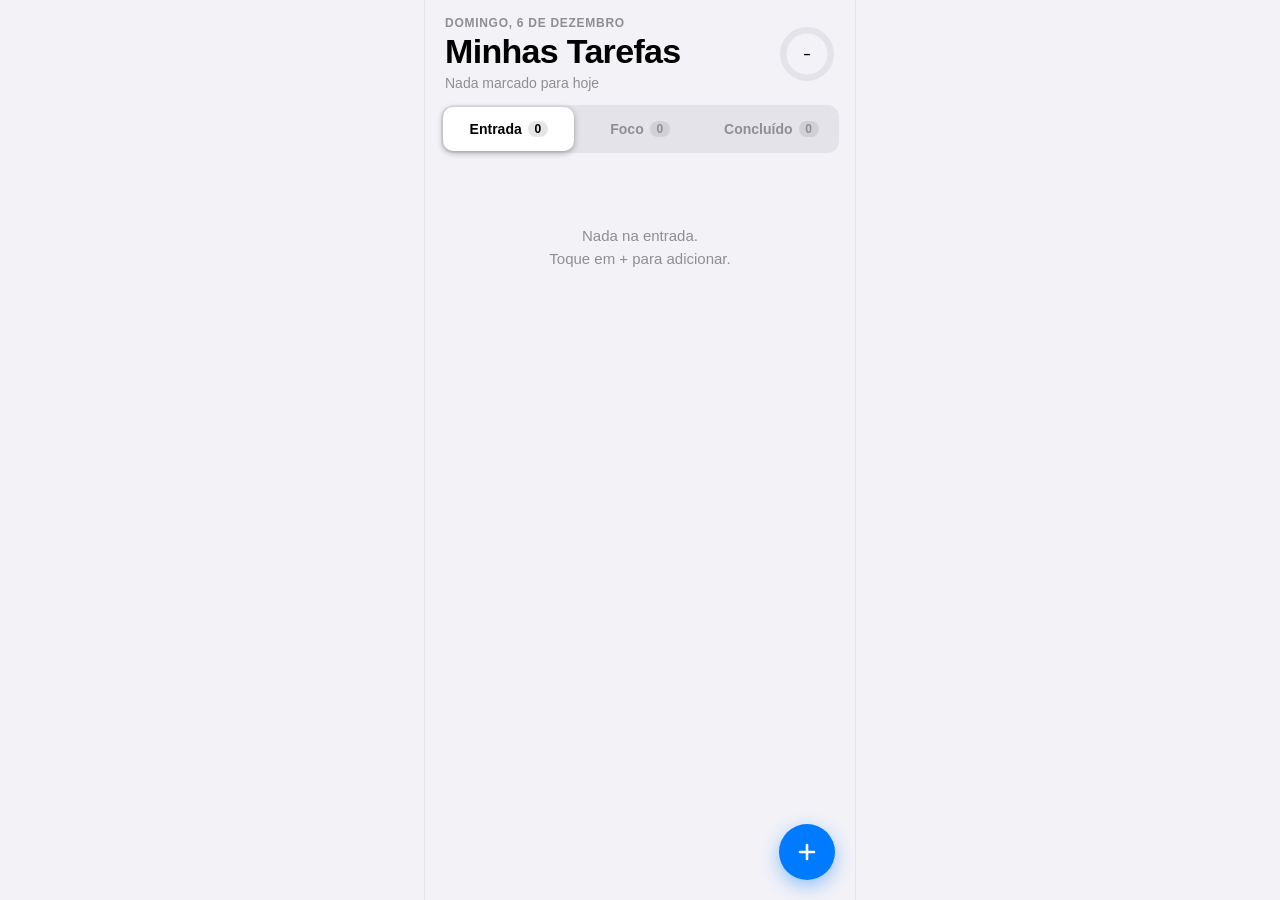
==== commit ef0f3028: "v1.03 F" ====
--- a/index.html
+++ b/index.html
@@ -2,6 +2,10 @@
 <html lang="pt-BR">
 <head>
   <meta charset="UTF-8">
+  <!-- Segurança: só carrega scripts/estilos do próprio site; bloqueia código inline, conexões externas e envio de formulários -->
+  <meta http-equiv="Content-Security-Policy" content="default-src 'none'; script-src 'self'; style-src 'self'; img-src 'self' data:; manifest-src 'self'; connect-src 'self'; worker-src 'self'; base-uri 'none'; form-action 'none'">
+  <meta name="referrer" content="no-referrer">
+
   <!-- Viewport: bloqueia zoom acidental e usa a tela inteira (notch) -->
   <meta name="viewport" content="width=device-width, initial-scale=1, maximum-scale=1, user-scalable=no, viewport-fit=cover">
 
@@ -123,6 +127,9 @@
       </form>
     </div>
 
+    <!-- Aviso rápido (ex.: falha ao salvar) -->
+    <div class="toast" id="toast" role="status" aria-live="polite"></div>
+
   </div><!-- /.app -->
 
   <script src="script.js"></script>
--- a/style.css
+++ b/style.css
@@ -549,6 +549,27 @@
 .field textarea { resize: none; line-height: 1.4; }
 .field-row { display: grid; grid-template-columns: 1fr 1fr; gap: 12px; }
 
+/* ---------- Aviso (toast) ---------- */
+.toast {
+  position: absolute;
+  left: 16px;
+  right: 16px;
+  bottom: calc(88px + env(safe-area-inset-bottom));
+  z-index: 20;
+  padding: 12px 14px;
+  border-radius: 14px;
+  background: var(--card);
+  border: 0.5px solid var(--sep);
+  box-shadow: var(--shadow);
+  font-size: 14px;
+  text-align: center;
+  opacity: 0;
+  transform: translateY(8px);
+  pointer-events: none;
+  transition: opacity 0.25s ease, transform 0.25s ease;
+}
+.toast.show { opacity: 1; transform: none; }
+
 @media (prefers-reduced-motion: reduce) {
   *, *::before, *::after { transition-duration: 0.01ms !important; }
 }
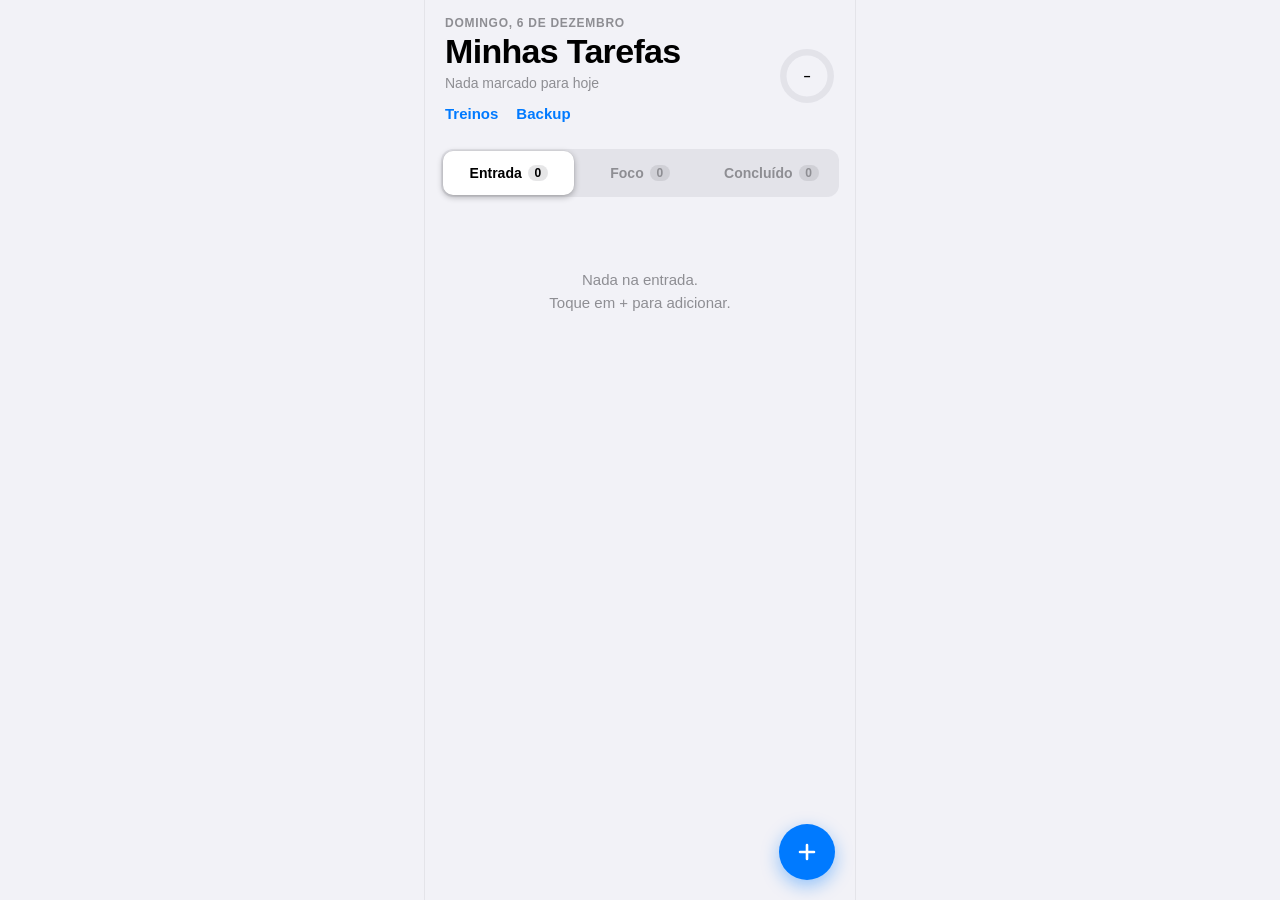
==== commit be01e77c: "config f" ====
--- a/index.html
+++ b/index.html
@@ -38,6 +38,10 @@
         <p class="eyebrow" id="data-hoje">&nbsp;</p>
         <h1>Minhas Tarefas</h1>
         <p class="resumo" id="resumo">&nbsp;</p>
+        <div class="nav-links">
+          <a class="nav-link" id="nav-treinos" href="./treinos.html">Treinos</a>
+          <button class="nav-link" id="btn-backup" type="button">Backup</button>
+        </div>
       </div>
 
       <div class="ring" id="ring" role="img" aria-label="Progresso do dia">
@@ -127,6 +131,23 @@
       </form>
     </div>
 
+    <!-- ===== Backup ===== -->
+    <div class="overlay" id="ov-backup" aria-hidden="true">
+      <div class="sheet">
+        <div class="sheet-bar">
+          <button type="button" class="link" id="bk-fechar">Fechar</button>
+          <h2>Backup</h2>
+          <span class="link"></span>
+        </div>
+        <p class="dica">Copie este texto e guarde em um lugar seguro (Notas, e-mail). Para restaurar, cole o texto aqui e toque em Importar.</p>
+        <textarea id="bk-texto" rows="8" spellcheck="false" autocomplete="off" autocapitalize="off"></textarea>
+        <div class="actions">
+          <button type="button" class="act" id="bk-copiar">Copiar</button>
+          <button type="button" class="act danger" id="bk-importar">Importar</button>
+        </div>
+      </div>
+    </div>
+
     <!-- Aviso rápido (ex.: falha ao salvar) -->
     <div class="toast" id="toast" role="status" aria-live="polite"></div>
 
--- a/style.css
+++ b/style.css
@@ -278,6 +278,9 @@
   transition: opacity 0.3s ease, transform 0.3s ease;
 }
 
+/* listas longas: o navegador só calcula o layout do que está na tela */
+.card { content-visibility: auto; contain-intrinsic-size: auto 96px; }
+
 .card.fade-out {
   opacity: 0;
   transform: scale(0.94);
@@ -573,3 +576,29 @@
 @media (prefers-reduced-motion: reduce) {
   *, *::before, *::after { transition-duration: 0.01ms !important; }
 }
+
+/* ---------- Link de navegação entre páginas ---------- */
+.nav-link {
+  display: inline-flex;
+  align-items: center;
+  min-height: 44px;
+  font-size: 15px;
+  font-weight: 600;
+  color: var(--blue);
+  text-decoration: none;
+}
+.nav-link:active { opacity: 0.5; }
+
+/* ---------- Links do cabeçalho ---------- */
+.nav-links { display: flex; flex-wrap: wrap; gap: 4px 18px; }
+.nav-link.feito { color: var(--green); }
+
+/* ---------- Textos e botões compartilhados ---------- */
+.dica { margin: 0 4px 10px; font-size: 13px; color: var(--text-2); line-height: 1.4; }
+.act.strong { background: var(--blue); color: #fff; }
+#bk-texto { width: 100%; padding: 12px; border: 0; border-radius: 12px; background: var(--card); resize: none; font-size: 13px; line-height: 1.4; margin-bottom: 12px; }
+
+/* ---------- Aviso com ação (ex.: Desfazer) ---------- */
+.toast.show.acao { pointer-events: auto; }
+.toast.acao { display: flex; align-items: center; justify-content: space-between; gap: 12px; text-align: left; padding-top: 2px; padding-bottom: 2px; }
+.toast-btn { flex: none; min-height: 44px; padding: 0 8px; font-size: 15px; font-weight: 700; color: var(--blue); }
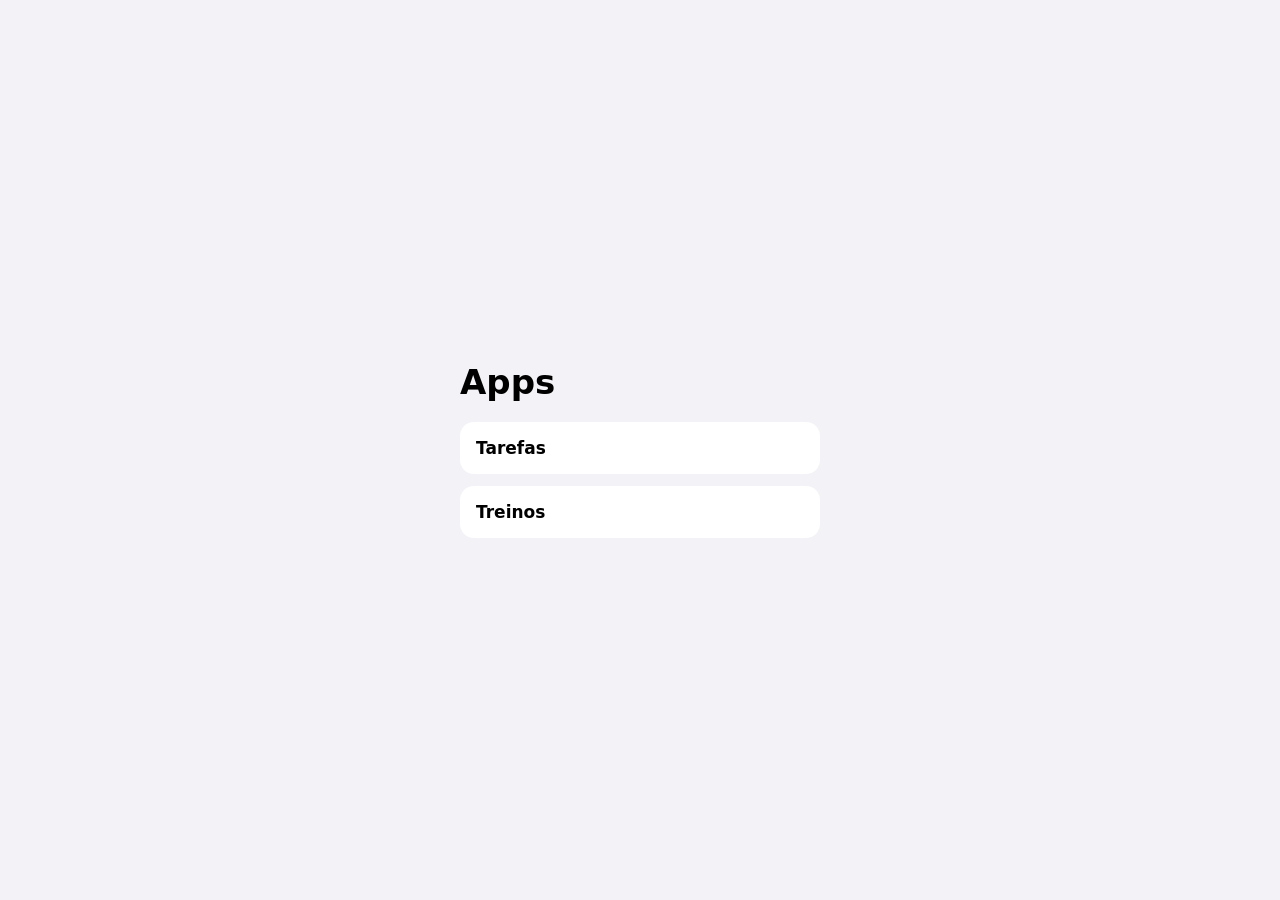
==== commit c211ad37: "uploud f" ====
--- a/index.html
+++ b/index.html
@@ -1,158 +1 @@
-<!DOCTYPE html>
-<html lang="pt-BR">
-<head>
-  <meta charset="UTF-8">
-  <!-- Segurança: só carrega scripts/estilos do próprio site; bloqueia código inline, conexões externas e envio de formulários -->
-  <meta http-equiv="Content-Security-Policy" content="default-src 'none'; script-src 'self'; style-src 'self'; img-src 'self' data:; manifest-src 'self'; connect-src 'self'; worker-src 'self'; base-uri 'none'; form-action 'none'">
-  <meta name="referrer" content="no-referrer">
-
-  <!-- Viewport: bloqueia zoom acidental e usa a tela inteira (notch) -->
-  <meta name="viewport" content="width=device-width, initial-scale=1, maximum-scale=1, user-scalable=no, viewport-fit=cover">
-
-  <!-- PWA / Safari iOS -->
-  <meta name="apple-mobile-web-app-capable" content="yes">
-  <meta name="mobile-web-app-capable" content="yes">
-  <meta name="apple-mobile-web-app-status-bar-style" content="black-translucent">
-  <meta name="apple-mobile-web-app-title" content="Tarefas">
-  <meta name="format-detection" content="telephone=no">
-  <meta name="color-scheme" content="dark light">
-  <meta name="theme-color" content="#1c1c1e" media="(prefers-color-scheme: dark)">
-  <meta name="theme-color" content="#f2f2f7" media="(prefers-color-scheme: light)">
-
-  <link rel="manifest" href="manifest.json">
-  <link rel="icon" href="icon.svg" type="image/svg+xml">
-  <!-- O iOS exige PNG para o ícone da Tela de Início. Gere um 180x180 e descomente: -->
-  <!-- <link rel="apple-touch-icon" href="icon-180.png"> -->
-
-  <title>Minhas Tarefas</title>
-  <link rel="stylesheet" href="style.css">
-</head>
-<body>
-
-  <!-- Container centralizado, travado em 430px (largura de um iPhone Pro Max) -->
-  <div class="app" id="app">
-
-    <!-- ===== Cabeçalho: data em caixa alta + título + anel de progresso ===== -->
-    <header class="app-header">
-      <div class="header-text">
-        <p class="eyebrow" id="data-hoje">&nbsp;</p>
-        <h1>Minhas Tarefas</h1>
-        <p class="resumo" id="resumo">&nbsp;</p>
-        <div class="nav-links">
-          <a class="nav-link" id="nav-treinos" href="./treinos.html">Treinos</a>
-          <button class="nav-link" id="btn-backup" type="button">Backup</button>
-        </div>
-      </div>
-
-      <div class="ring" id="ring" role="img" aria-label="Progresso do dia">
-        <svg viewBox="0 0 52 52" aria-hidden="true">
-          <circle class="ring-track" cx="26" cy="26" r="22"></circle>
-          <circle class="ring-bar" id="ring-bar" cx="26" cy="26" r="22"></circle>
-        </svg>
-        <span class="ring-label" id="ring-label">–</span>
-      </div>
-    </header>
-
-    <!-- ===== Segmented Control (estilo iOS) ===== -->
-    <nav class="segmented" id="tabs" role="tablist" aria-label="Colunas">
-      <span class="seg-pill" id="tab-indicator"></span>
-      <button class="seg active" role="tab" data-tab="0" aria-selected="true">Entrada <span class="count" id="count-entrada">0</span></button>
-      <button class="seg" role="tab" data-tab="1" aria-selected="false">Foco <span class="count" id="count-foco">0</span></button>
-      <button class="seg" role="tab" data-tab="2" aria-selected="false">Concluído <span class="count" id="count-concluido">0</span></button>
-    </nav>
-
-    <!-- ===== Área deslizante: 3 painéis ===== -->
-    <main class="viewport" id="viewport">
-      <div class="slider" id="slider">
-
-        <section class="panel" role="tabpanel">
-          <div class="list" id="list-entrada"></div>
-          <p class="empty" id="empty-entrada">Nada na entrada.<br>Toque em + para adicionar.</p>
-        </section>
-
-        <section class="panel" role="tabpanel">
-          <div class="list" id="list-foco"></div>
-          <p class="empty" id="empty-foco">Sem tarefas em foco.<br>Mova algo da Entrada para cá.</p>
-        </section>
-
-        <section class="panel" role="tabpanel">
-          <div class="toolbar" id="toolbar-concluido">
-            <button class="clear-link" id="btn-limpar" type="button">Limpar tudo</button>
-          </div>
-          <div class="list" id="list-concluido"></div>
-          <p class="empty" id="empty-concluido">Nenhuma tarefa concluída ainda.</p>
-        </section>
-
-      </div>
-    </main>
-
-    <!-- Botão flutuante -->
-    <button class="fab" id="fab" type="button" aria-label="Nova tarefa">
-      <svg width="24" height="24" viewBox="0 0 24 24" aria-hidden="true"><path d="M12 5v14M5 12h14" stroke="#fff" stroke-width="2.6" stroke-linecap="round"/></svg>
-    </button>
-
-    <!-- ===== Folha modal (criar / editar) ===== -->
-    <div class="overlay" id="overlay" aria-hidden="true">
-      <form class="sheet" id="form-tarefa" novalidate>
-        <div class="sheet-bar">
-          <button type="button" class="link" id="btn-cancelar">Cancelar</button>
-          <h2 id="sheet-titulo">Nova tarefa</h2>
-          <button type="submit" class="link strong">Salvar</button>
-        </div>
-
-        <label class="field">
-          <span>Título</span>
-          <input type="text" id="f-titulo" maxlength="120" placeholder="O que precisa ser feito?" autocomplete="off" enterkeyhint="done">
-        </label>
-
-        <div class="field-row">
-          <label class="field">
-            <span>Categoria</span>
-            <select id="f-categoria"></select>
-          </label>
-          <label class="field">
-            <span>Coluna</span>
-            <select id="f-status">
-              <option value="entrada">Entrada</option>
-              <option value="foco">Foco</option>
-            </select>
-          </label>
-        </div>
-
-        <label class="field">
-          <span>Prazo</span>
-          <input type="date" id="f-prazo">
-        </label>
-
-        <label class="field">
-          <span>Subtarefas (uma por linha)</span>
-          <textarea id="f-subs" rows="4" placeholder="Passo 1&#10;Passo 2"></textarea>
-        </label>
-      </form>
-    </div>
-
-    <!-- ===== Backup ===== -->
-    <div class="overlay" id="ov-backup" aria-hidden="true">
-      <div class="sheet">
-        <div class="sheet-bar">
-          <button type="button" class="link" id="bk-fechar">Fechar</button>
-          <h2>Backup</h2>
-          <span class="link"></span>
-        </div>
-        <p class="dica">Copie este texto e guarde em um lugar seguro (Notas, e-mail). Para restaurar, cole o texto aqui e toque em Importar.</p>
-        <textarea id="bk-texto" rows="8" spellcheck="false" autocomplete="off" autocapitalize="off"></textarea>
-        <div class="actions">
-          <button type="button" class="act" id="bk-copiar">Copiar</button>
-          <button type="button" class="act danger" id="bk-importar">Importar</button>
-        </div>
-      </div>
-    </div>
-
-    <!-- Aviso rápido (ex.: falha ao salvar) -->
-    <div class="toast" id="toast" role="status" aria-live="polite"></div>
-
-  </div><!-- /.app -->
-
-  <script src="script.js"></script>
-</body>
-</html>
+<!DOCTYPE html><html lang="pt-BR"><head><meta charset="UTF-8"><meta name="viewport" content="width=device-width, initial-scale=1"><meta name="color-scheme" content="dark light"><title>Apps</title><link rel="stylesheet" href="home.css"></head><body><main><h1>Apps</h1><a href="./tarefas/">Tarefas</a><a href="./treinos/">Treinos</a></main></body></html>
--- a/home.css
+++ b/home.css
@@ -0,0 +1 @@
+:root{color-scheme:dark light}body{margin:0;font:17px -apple-system,system-ui,sans-serif;background:#1c1c1e;color:#fff;display:grid;place-items:center;min-height:100vh}@media(prefers-color-scheme:light){body{background:#f2f2f7;color:#000}}main{width:min(90vw,360px);display:grid;gap:12px}h1{margin:0 0 8px}a{display:block;padding:16px;border-radius:14px;background:#2c2c2e;color:inherit;text-decoration:none;font-weight:600}@media(prefers-color-scheme:light){a{background:#fff}}
